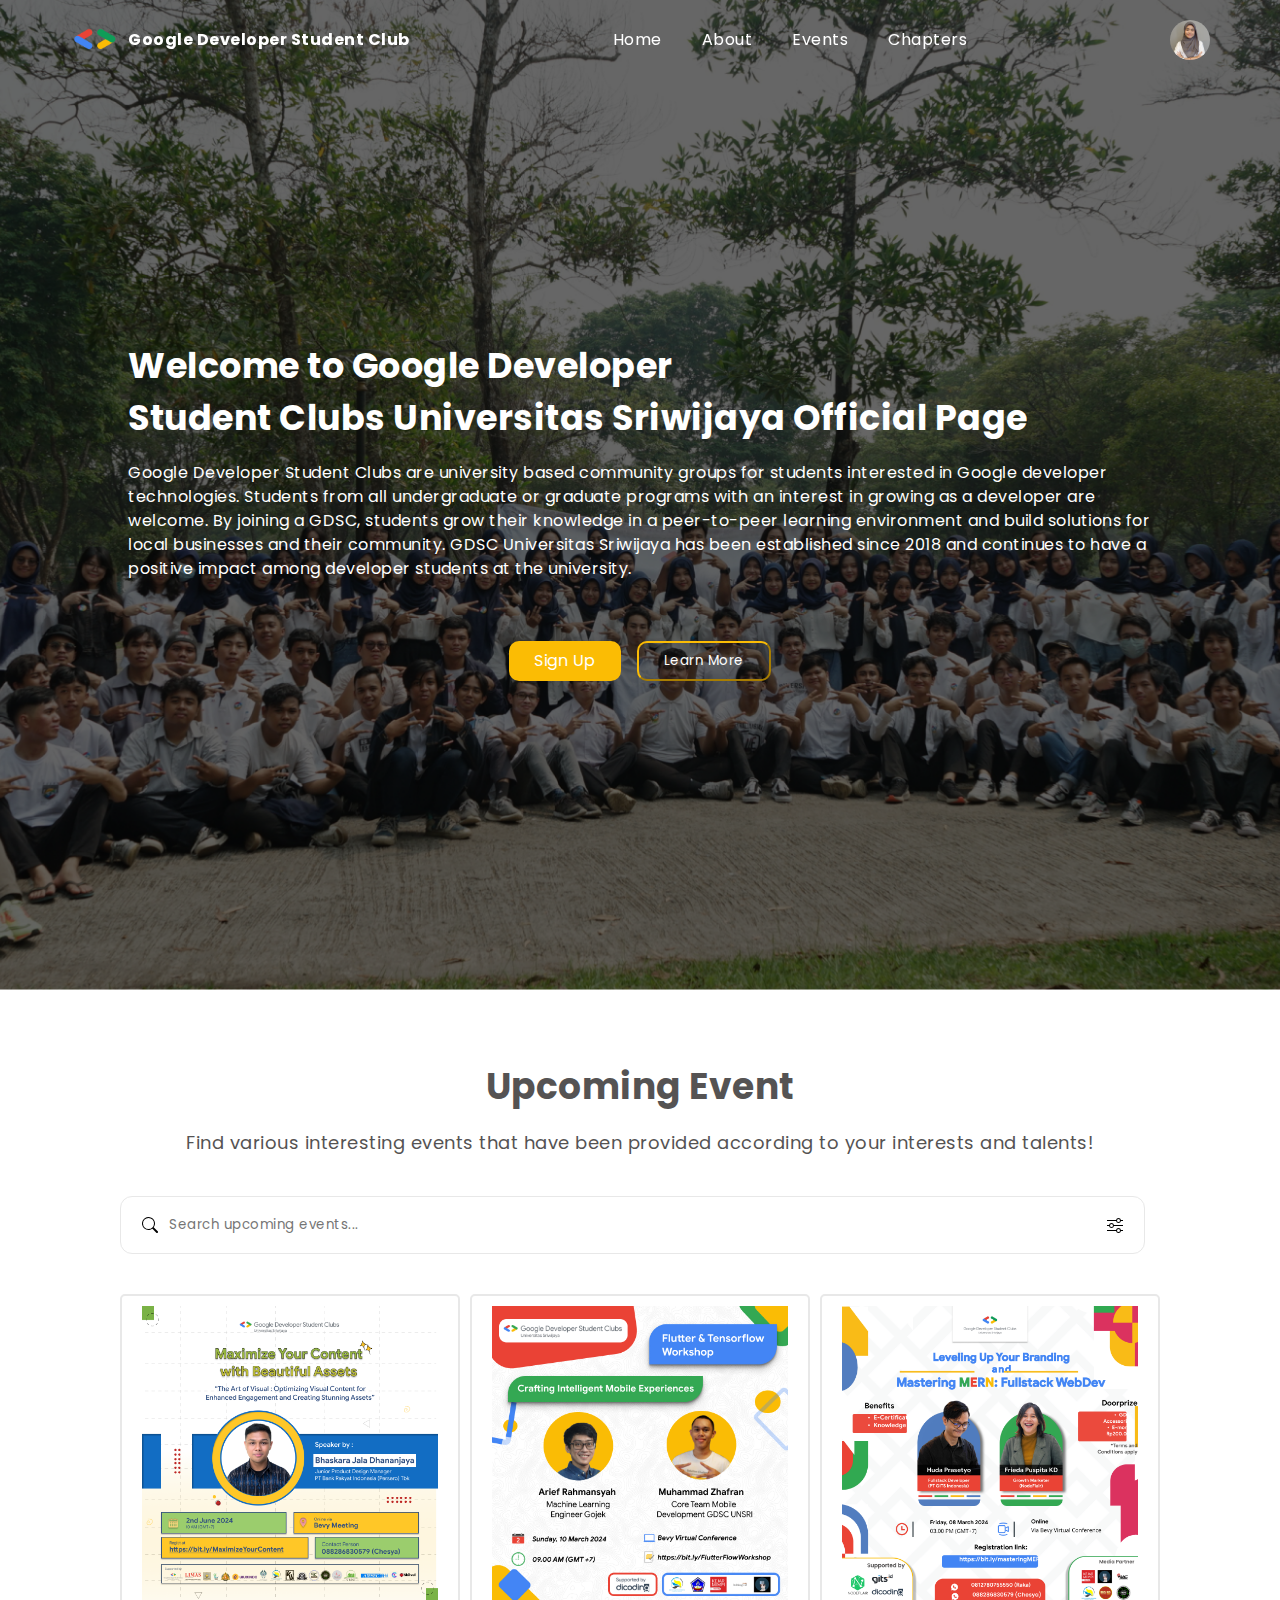
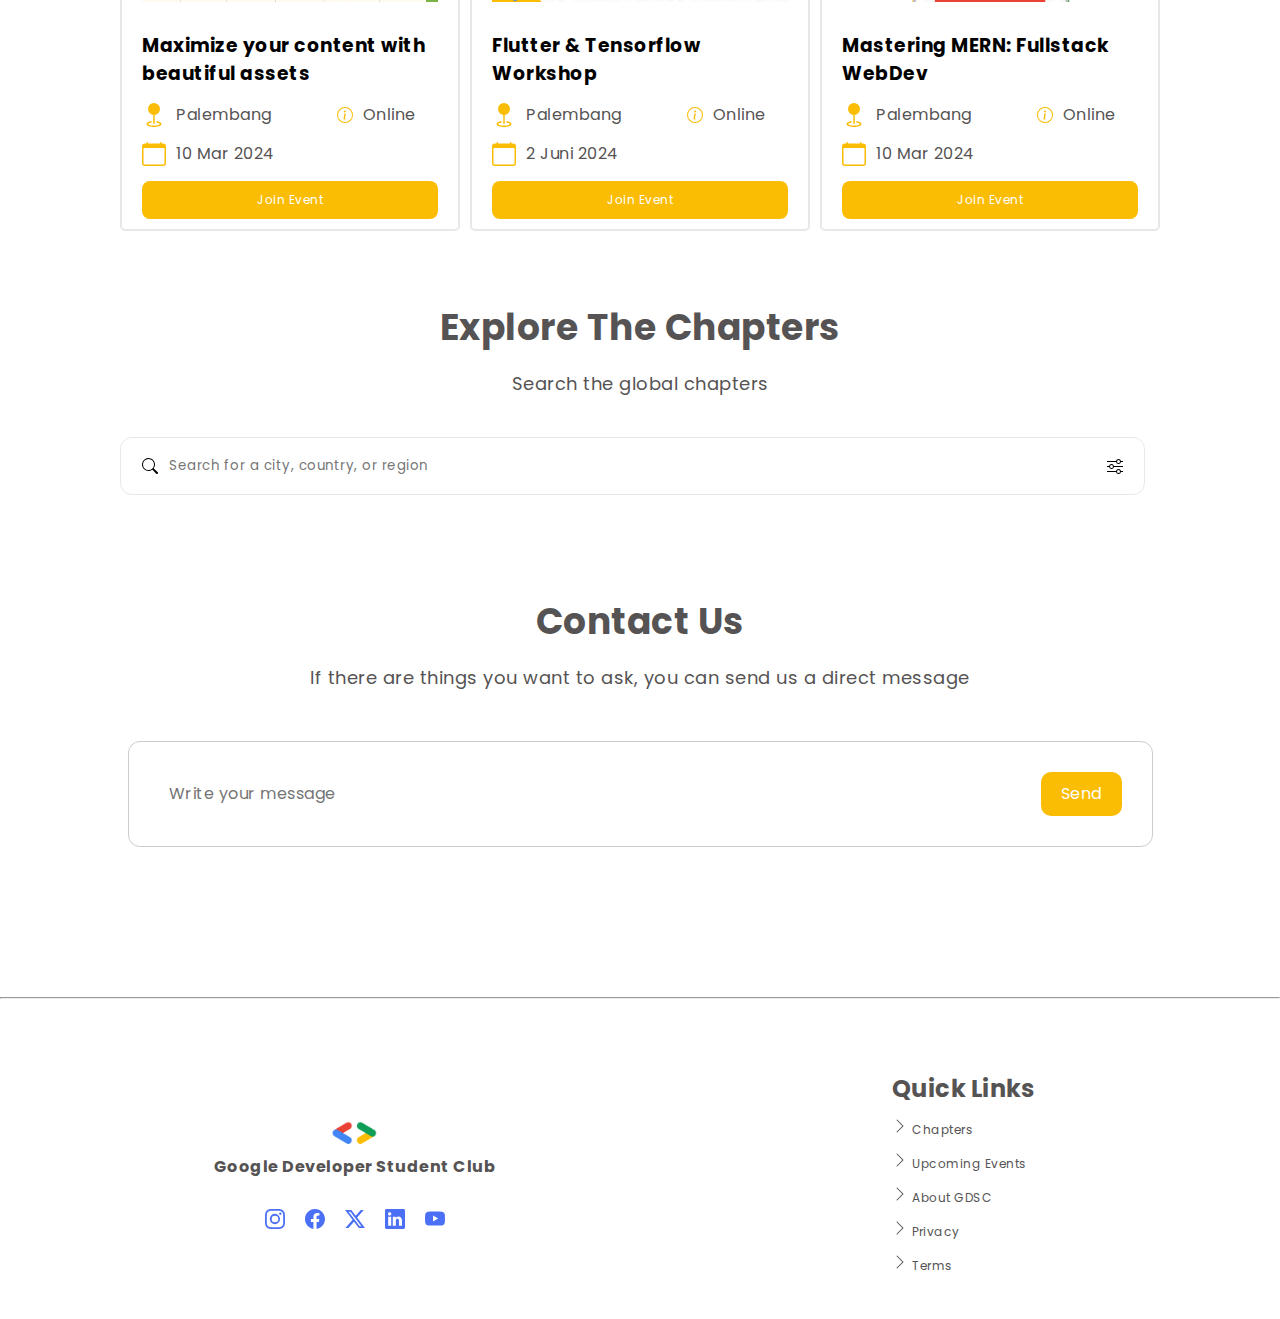
==== after-login.html @ 720a60bf "landing-page" ====
<!DOCTYPE html>
<html lang="en">
<head>
    <meta charset="UTF-8">
    <meta name="viewport" content="width=device-width, initial-scale=1.0">
    <title>Redesign Challenge GDSC</title>

    <link rel="stylesheet" href="style.css">
</head>
<body>
    <header>
        <nav class="navbar" id="navbar">
            <div class="logo-wrap">
                <img src="./assets/logo-gdsc.png" alt="Logo GDSC"/>
                <h4>Google Developer Student Club</h4>
            </div>
            <ul id="menu">
                <li><a href="#home">Home</a></li>
                <li><a href="#about">About</a></li>
                <li><a href="#events">Events</a></li>
                <li><a href="#chapters">Chapters</a></li>
            </ul>
            <div class="profile">
                <img src="./assets/profile-img.jpg" alt="Profile Picture" class="profile-img">
            </div>
        </nav>
    </header>

    <section id="home">
        <div class="home-wrapper">
            <div class="home-text-wrapper">
                <h1>Welcome to Google Developer</h1>
                <h1>Student Clubs Universitas Sriwijaya Official Page</h1>
                <p>
                    Google Developer Student Clubs are university based community groups for students interested in Google developer technologies. Students from all undergraduate or graduate programs with an interest in growing as a developer are welcome. By joining a GDSC, students grow their knowledge in a peer-to-peer learning environment and build solutions for local businesses and their community.
                    GDSC Universitas Sriwijaya has been established since 2018 and continues to have a positive impact among developer students at the university.
                </p>
            </div>
            <div class="home-btn-wrapper">
                <button class="btn-primary">Sign Up</button>
                <button class="btn-secondary">Learn More</button>
            </div>
        </div>
    </section>

    <section class="events">
        <div class="events-wrapper">
            <h1>Upcoming Event</h1>
            <p>Find various interesting events that have been provided according to your interests and talents!</p>
            <div class="search-events-wrapper">
                <div class="search-events">
                    <svg xmlns="http://www.w3.org/2000/svg" width="16" height="16" fill="currentColor" class="bi-search" viewBox="0 0 16 16">
                        <path d="M11.742 10.344a6.5 6.5 0 1 0-1.397 1.398h-.001q.044.06.098.115l3.85 3.85a1 1 0 0 0 1.415-1.414l-3.85-3.85a1 1 0 0 0-.115-.1zM12 6.5a5.5 5.5 0 1 1-11 0 5.5 5.5 0 0 1 11 0"/>
                      </svg>
                   <input type="text" placeholder="Search upcoming events...">
                   <svg xmlns="http://www.w3.org/2000/svg" width="16" height="16" fill="currentColor" class="bi-sliders" viewBox="0 0 16 16">
                    <path fill-rule="evenodd" d="M11.5 2a1.5 1.5 0 1 0 0 3 1.5 1.5 0 0 0 0-3M9.05 3a2.5 2.5 0 0 1 4.9 0H16v1h-2.05a2.5 2.5 0 0 1-4.9 0H0V3zM4.5 7a1.5 1.5 0 1 0 0 3 1.5 1.5 0 0 0 0-3M2.05 8a2.5 2.5 0 0 1 4.9 0H16v1H6.95a2.5 2.5 0 0 1-4.9 0H0V8zm9.45 4a1.5 1.5 0 1 0 0 3 1.5 1.5 0 0 0 0-3m-2.45 1a2.5 2.5 0 0 1 4.9 0H16v1h-2.05a2.5 2.5 0 0 1-4.9 0H0v-1z"/>
                  </svg>
                </div>
            </div>

            <div class="events-card-grid">
                <div class="events-card">
                    <figure>
                        <img src="./assets/pamflet-event-maximize.png" alt="pamflet event"/>
                    </figure>
                    <h3>Maximize your content with beautiful assets</h3>
                    <div class="events-card-footer">
                        <div class="events-card-p-time-wrapper">
                            <div class="events-card-p">
                                <div class="events-card-place">
                                    <svg xmlns="http://www.w3.org/2000/svg" width="24px" height="24" fill="currentColor" class="bi bi-geo-fill" viewBox="0 0 16 16">
                                    <path fill-rule="evenodd" d="M4 4a4 4 0 1 1 4.5 3.969V13.5a.5.5 0 0 1-1 0V7.97A4 4 0 0 1 4 3.999zm2.493 8.574a.5.5 0 0 1-.411.575c-.712.118-1.28.295-1.655.493a1.3 1.3 0 0 0-.37.265.3.3 0 0 0-.057.09V14l.002.008.016.033a.6.6 0 0 0 .145.15c.165.13.435.27.813.395.751.25 1.82.414 3.024.414s2.273-.163 3.024-.414c.378-.126.648-.265.813-.395a.6.6 0 0 0 .146-.15l.015-.033L12 14v-.004a.3.3 0 0 0-.057-.09 1.3 1.3 0 0 0-.37-.264c-.376-.198-.943-.375-1.655-.493a.5.5 0 1 1 .164-.986c.77.127 1.452.328 1.957.594C12.5 13 13 13.4 13 14c0 .426-.26.752-.544.977-.29.228-.68.413-1.116.558-.878.293-2.059.465-3.34.465s-2.462-.172-3.34-.465c-.436-.145-.826-.33-1.116-.558C3.26 14.752 3 14.426 3 14c0-.599.5-1 .961-1.243.505-.266 1.187-.467 1.957-.594a.5.5 0 0 1 .575.411"/>
                                    </svg>
                                    <p>Palembang</p>
                                </div>
                                <div class="events-card-info">
                                    <svg xmlns="http://www.w3.org/2000/svg" width="16" height="16" fill="currentColor" class="bi bi-info-circle" viewBox="0 0 16 16">
                                        <path d="M8 15A7 7 0 1 1 8 1a7 7 0 0 1 0 14m0 1A8 8 0 1 0 8 0a8 8 0 0 0 0 16"/>
                                        <path d="m8.93 6.588-2.29.287-.082.38.45.083c.294.07.352.176.288.469l-.738 3.468c-.194.897.105 1.319.808 1.319.545 0 1.178-.252 1.465-.598l.088-.416c-.2.176-.492.246-.686.246-.275 0-.375-.193-.304-.533zM9 4.5a1 1 0 1 1-2 0 1 1 0 0 1 2 0"/>
                                    </svg>
                                    <p>Online</p>
                                </div>
                            </div>
                            <div class="events-card-time">
                                <svg xmlns="http://www.w3.org/2000/svg" width="24px" height="24" fill="currentColor" class="bi bi-calendar" viewBox="0 0 16 16">
                                    <path d="M3.5 0a.5.5 0 0 1 .5.5V1h8V.5a.5.5 0 0 1 1 0V1h1a2 2 0 0 1 2 2v11a2 2 0 0 1-2 2H2a2 2 0 0 1-2-2V3a2 2 0 0 1 2-2h1V.5a.5.5 0 0 1 .5-.5M1 4v10a1 1 0 0 0 1 1h12a1 1 0 0 0 1-1V4z"/>
                                </svg>
                                <p>10 Mar 2024</p>
                            </div>
                        </div>
                    </div>
                    <button class="btn-primary">Join Event</button>
                </div>
                <div class="events-card">
                    <figure>
                        <img src="./assets/pamflet-event-fluttertensor.jpg" alt="pamflet event"/>
                    </figure>
                    <h3>Flutter & Tensorflow Workshop</h3>
                    <div class="events-card-footer">
                        <div class="events-card-p-time-wrapper">
                            <div class="events-card-p">
                                <div class="events-card-place">
                                    <svg xmlns="http://www.w3.org/2000/svg" width="24px" height="24" fill="currentColor" class="bi bi-geo-fill" viewBox="0 0 16 16">
                                    <path fill-rule="evenodd" d="M4 4a4 4 0 1 1 4.5 3.969V13.5a.5.5 0 0 1-1 0V7.97A4 4 0 0 1 4 3.999zm2.493 8.574a.5.5 0 0 1-.411.575c-.712.118-1.28.295-1.655.493a1.3 1.3 0 0 0-.37.265.3.3 0 0 0-.057.09V14l.002.008.016.033a.6.6 0 0 0 .145.15c.165.13.435.27.813.395.751.25 1.82.414 3.024.414s2.273-.163 3.024-.414c.378-.126.648-.265.813-.395a.6.6 0 0 0 .146-.15l.015-.033L12 14v-.004a.3.3 0 0 0-.057-.09 1.3 1.3 0 0 0-.37-.264c-.376-.198-.943-.375-1.655-.493a.5.5 0 1 1 .164-.986c.77.127 1.452.328 1.957.594C12.5 13 13 13.4 13 14c0 .426-.26.752-.544.977-.29.228-.68.413-1.116.558-.878.293-2.059.465-3.34.465s-2.462-.172-3.34-.465c-.436-.145-.826-.33-1.116-.558C3.26 14.752 3 14.426 3 14c0-.599.5-1 .961-1.243.505-.266 1.187-.467 1.957-.594a.5.5 0 0 1 .575.411"/>
                                    </svg>
                                    <p>Palembang</p>
                                </div>
                                <div class="events-card-info">
                                    <svg xmlns="http://www.w3.org/2000/svg" width="16" height="16" fill="currentColor" class="bi bi-info-circle" viewBox="0 0 16 16">
                                        <path d="M8 15A7 7 0 1 1 8 1a7 7 0 0 1 0 14m0 1A8 8 0 1 0 8 0a8 8 0 0 0 0 16"/>
                                        <path d="m8.93 6.588-2.29.287-.082.38.45.083c.294.07.352.176.288.469l-.738 3.468c-.194.897.105 1.319.808 1.319.545 0 1.178-.252 1.465-.598l.088-.416c-.2.176-.492.246-.686.246-.275 0-.375-.193-.304-.533zM9 4.5a1 1 0 1 1-2 0 1 1 0 0 1 2 0"/>
                                    </svg>
                                    <p>Online</p>
                                </div>
                            </div>
                            <div class="events-card-time">
                                <svg xmlns="http://www.w3.org/2000/svg" width="24px" height="24" fill="currentColor" class="bi bi-calendar" viewBox="0 0 16 16">
                                    <path d="M3.5 0a.5.5 0 0 1 .5.5V1h8V.5a.5.5 0 0 1 1 0V1h1a2 2 0 0 1 2 2v11a2 2 0 0 1-2 2H2a2 2 0 0 1-2-2V3a2 2 0 0 1 2-2h1V.5a.5.5 0 0 1 .5-.5M1 4v10a1 1 0 0 0 1 1h12a1 1 0 0 0 1-1V4z"/>
                                </svg>
                                <p>2 Juni 2024</p>
                            </div>
                        </div>
                    </div>
                    <button class="btn-primary">Join Event</button>
                </div>
                <div class="events-card">
                    <figure>
                        <img src="./assets/pamflet-event-masteringmern.png" alt="pamflet event"/>
                    </figure>
                    <h3>Mastering MERN: Fullstack WebDev</h3>
                    <div class="events-card-footer">
                        <div class="events-card-p-time-wrapper">
                            <div class="events-card-p">
                                <div class="events-card-place">
                                    <svg xmlns="http://www.w3.org/2000/svg" width="24px" height="24" fill="currentColor" class="bi bi-geo-fill" viewBox="0 0 16 16">
                                    <path fill-rule="evenodd" d="M4 4a4 4 0 1 1 4.5 3.969V13.5a.5.5 0 0 1-1 0V7.97A4 4 0 0 1 4 3.999zm2.493 8.574a.5.5 0 0 1-.411.575c-.712.118-1.28.295-1.655.493a1.3 1.3 0 0 0-.37.265.3.3 0 0 0-.057.09V14l.002.008.016.033a.6.6 0 0 0 .145.15c.165.13.435.27.813.395.751.25 1.82.414 3.024.414s2.273-.163 3.024-.414c.378-.126.648-.265.813-.395a.6.6 0 0 0 .146-.15l.015-.033L12 14v-.004a.3.3 0 0 0-.057-.09 1.3 1.3 0 0 0-.37-.264c-.376-.198-.943-.375-1.655-.493a.5.5 0 1 1 .164-.986c.77.127 1.452.328 1.957.594C12.5 13 13 13.4 13 14c0 .426-.26.752-.544.977-.29.228-.68.413-1.116.558-.878.293-2.059.465-3.34.465s-2.462-.172-3.34-.465c-.436-.145-.826-.33-1.116-.558C3.26 14.752 3 14.426 3 14c0-.599.5-1 .961-1.243.505-.266 1.187-.467 1.957-.594a.5.5 0 0 1 .575.411"/>
                                    </svg>
                                    <p>Palembang</p>
                                </div>
                                <div class="events-card-info">
                                    <svg xmlns="http://www.w3.org/2000/svg" width="16" height="16" fill="currentColor" class="bi bi-info-circle" viewBox="0 0 16 16">
                                        <path d="M8 15A7 7 0 1 1 8 1a7 7 0 0 1 0 14m0 1A8 8 0 1 0 8 0a8 8 0 0 0 0 16"/>
                                        <path d="m8.93 6.588-2.29.287-.082.38.45.083c.294.07.352.176.288.469l-.738 3.468c-.194.897.105 1.319.808 1.319.545 0 1.178-.252 1.465-.598l.088-.416c-.2.176-.492.246-.686.246-.275 0-.375-.193-.304-.533zM9 4.5a1 1 0 1 1-2 0 1 1 0 0 1 2 0"/>
                                    </svg>
                                    <p>Online</p>
                                </div>
                            </div>
                            <div class="events-card-time">
                                <svg xmlns="http://www.w3.org/2000/svg" width="24px" height="24" fill="currentColor" class="bi bi-calendar" viewBox="0 0 16 16">
                                    <path d="M3.5 0a.5.5 0 0 1 .5.5V1h8V.5a.5.5 0 0 1 1 0V1h1a2 2 0 0 1 2 2v11a2 2 0 0 1-2 2H2a2 2 0 0 1-2-2V3a2 2 0 0 1 2-2h1V.5a.5.5 0 0 1 .5-.5M1 4v10a1 1 0 0 0 1 1h12a1 1 0 0 0 1-1V4z"/>
                                </svg>
                                <p>10 Mar 2024</p>
                            </div>
                        </div>
                    </div>
                    <button class="btn-primary">Join Event</button>
                </div>
            </div>
        </div>
    </section>

    <section class="chapters">
        <div class="chapters-wrapper">
            <h1>Explore The Chapters</h1>
            <p>Search the global chapters</p>
            <div class="search-chapters-wrapper">
                <div class="search-chapters">
                    <svg xmlns="http://www.w3.org/2000/svg" width="16" height="16" fill="currentColor" class="bi-search" viewBox="0 0 16 16">
                        <path d="M11.742 10.344a6.5 6.5 0 1 0-1.397 1.398h-.001q.044.06.098.115l3.85 3.85a1 1 0 0 0 1.415-1.414l-3.85-3.85a1 1 0 0 0-.115-.1zM12 6.5a5.5 5.5 0 1 1-11 0 5.5 5.5 0 0 1 11 0"/>
                      </svg>
                   <input type="text" placeholder="Search for a city, country, or region">
                   <svg xmlns="http://www.w3.org/2000/svg" width="16" height="16" fill="currentColor" class="bi-sliders" viewBox="0 0 16 16">
                    <path fill-rule="evenodd" d="M11.5 2a1.5 1.5 0 1 0 0 3 1.5 1.5 0 0 0 0-3M9.05 3a2.5 2.5 0 0 1 4.9 0H16v1h-2.05a2.5 2.5 0 0 1-4.9 0H0V3zM4.5 7a1.5 1.5 0 1 0 0 3 1.5 1.5 0 0 0 0-3M2.05 8a2.5 2.5 0 0 1 4.9 0H16v1H6.95a2.5 2.5 0 0 1-4.9 0H0V8zm9.45 4a1.5 1.5 0 1 0 0 3 1.5 1.5 0 0 0 0-3m-2.45 1a2.5 2.5 0 0 1 4.9 0H16v1h-2.05a2.5 2.5 0 0 1-4.9 0H0v-1z"/>
                  </svg>
                </div>
            </div>
        </div>
    </section>

    <section class="contacts">
        <div class="contacts-wrapper">
            <h1>Contact Us</h1>
            <p>If there are things you want to ask, you can send us a direct message</p>
            <div class="text-contacts">
                <input type="text" placeholder="Write your message">
                <button>Send</button>
            </div>
        </div>
    </section>

    <hr>
    <footer>
        <div class="footer-socmed-wrapper">
            <div class="gdsc-logo-wrapper">
                <img src="./assets/logo-gdsc.png"  alt="logo gdsc"/>
                <h5>Google Developer Student Club</h5>
            </div>
            <div class="socmed">
                <a href="">
                    <svg xmlns="http://www.w3.org/2000/svg" width="16" height="16" fill="currentColor" class="bi bi-instagram" viewBox="0 0 16 16">
                        <path d="M8 0C5.829 0 5.556.01 4.703.048 3.85.088 3.269.222 2.76.42a3.9 3.9 0 0 0-1.417.923A3.9 3.9 0 0 0 .42 2.76C.222 3.268.087 3.85.048 4.7.01 5.555 0 5.827 0 8.001c0 2.172.01 2.444.048 3.297.04.852.174 1.433.372 1.942.205.526.478.972.923 1.417.444.445.89.719 1.416.923.51.198 1.09.333 1.942.372C5.555 15.99 5.827 16 8 16s2.444-.01 3.298-.048c.851-.04 1.434-.174 1.943-.372a3.9 3.9 0 0 0 1.416-.923c.445-.445.718-.891.923-1.417.197-.509.332-1.09.372-1.942C15.99 10.445 16 10.173 16 8s-.01-2.445-.048-3.299c-.04-.851-.175-1.433-.372-1.941a3.9 3.9 0 0 0-.923-1.417A3.9 3.9 0 0 0 13.24.42c-.51-.198-1.092-.333-1.943-.372C10.443.01 10.172 0 7.998 0zm-.717 1.442h.718c2.136 0 2.389.007 3.232.046.78.035 1.204.166 1.486.275.373.145.64.319.92.599s.453.546.598.92c.11.281.24.705.275 1.485.039.843.047 1.096.047 3.231s-.008 2.389-.047 3.232c-.035.78-.166 1.203-.275 1.485a2.5 2.5 0 0 1-.599.919c-.28.28-.546.453-.92.598-.28.11-.704.24-1.485.276-.843.038-1.096.047-3.232.047s-2.39-.009-3.233-.047c-.78-.036-1.203-.166-1.485-.276a2.5 2.5 0 0 1-.92-.598 2.5 2.5 0 0 1-.6-.92c-.109-.281-.24-.705-.275-1.485-.038-.843-.046-1.096-.046-3.233s.008-2.388.046-3.231c.036-.78.166-1.204.276-1.486.145-.373.319-.64.599-.92s.546-.453.92-.598c.282-.11.705-.24 1.485-.276.738-.034 1.024-.044 2.515-.045zm4.988 1.328a.96.96 0 1 0 0 1.92.96.96 0 0 0 0-1.92m-4.27 1.122a4.109 4.109 0 1 0 0 8.217 4.109 4.109 0 0 0 0-8.217m0 1.441a2.667 2.667 0 1 1 0 5.334 2.667 2.667 0 0 1 0-5.334"/>
                    </svg>
                </a>
                
                <a href="">
                    <svg xmlns="http://www.w3.org/2000/svg" width="16" height="16" fill="currentColor" class="bi bi-facebook" viewBox="0 0 16 16">
                        <path d="M16 8.049c0-4.446-3.582-8.05-8-8.05C3.58 0-.002 3.603-.002 8.05c0 4.017 2.926 7.347 6.75 7.951v-5.625h-2.03V8.05H6.75V6.275c0-2.017 1.195-3.131 3.022-3.131.876 0 1.791.157 1.791.157v1.98h-1.009c-.993 0-1.303.621-1.303 1.258v1.51h2.218l-.354 2.326H9.25V16c3.824-.604 6.75-3.934 6.75-7.951"/>
                    </svg>
                </a>
                <a href="">
                    <svg xmlns="http://www.w3.org/2000/svg" width="16" height="16" fill="currentColor" class="bi bi-twitter-x" viewBox="0 0 16 16">
                        <path d="M12.6.75h2.454l-5.36 6.142L16 15.25h-4.937l-3.867-5.07-4.425 5.07H.316l5.733-6.57L0 .75h5.063l3.495 4.633L12.601.75Zm-.86 13.028h1.36L4.323 2.145H2.865z"/>
                    </svg>
                </a>
                <a href="">
                    <svg xmlns="http://www.w3.org/2000/svg" width="16" height="16" fill="currentColor" class="bi bi-linkedin" viewBox="0 0 16 16">
                        <path d="M0 1.146C0 .513.526 0 1.175 0h13.65C15.474 0 16 .513 16 1.146v13.708c0 .633-.526 1.146-1.175 1.146H1.175C.526 16 0 15.487 0 14.854zm4.943 12.248V6.169H2.542v7.225zm-1.2-8.212c.837 0 1.358-.554 1.358-1.248-.015-.709-.52-1.248-1.342-1.248S2.4 3.226 2.4 3.934c0 .694.521 1.248 1.327 1.248zm4.908 8.212V9.359c0-.216.016-.432.08-.586.173-.431.568-.878 1.232-.878.869 0 1.216.662 1.216 1.634v3.865h2.401V9.25c0-2.22-1.184-3.252-2.764-3.252-1.274 0-1.845.7-2.165 1.193v.025h-.016l.016-.025V6.169h-2.4c.03.678 0 7.225 0 7.225z"/>
                    </svg>
                </a>
                <a href="">
                    <svg xmlns="http://www.w3.org/2000/svg" width="16" height="16" fill="currentColor" class="bi bi-youtube" viewBox="0 0 16 16">
                        <path d="M8.051 1.999h.089c.822.003 4.987.033 6.11.335a2.01 2.01 0 0 1 1.415 1.42c.101.38.172.883.22 1.402l.01.104.022.26.008.104c.065.914.073 1.77.074 1.957v.075c-.001.194-.01 1.108-.082 2.06l-.008.105-.009.104c-.05.572-.124 1.14-.235 1.558a2.01 2.01 0 0 1-1.415 1.42c-1.16.312-5.569.334-6.18.335h-.142c-.309 0-1.587-.006-2.927-.052l-.17-.006-.087-.004-.171-.007-.171-.007c-1.11-.049-2.167-.128-2.654-.26a2.01 2.01 0 0 1-1.415-1.419c-.111-.417-.185-.986-.235-1.558L.09 9.82l-.008-.104A31 31 0 0 1 0 7.68v-.123c.002-.215.01-.958.064-1.778l.007-.103.003-.052.008-.104.022-.26.01-.104c.048-.519.119-1.023.22-1.402a2.01 2.01 0 0 1 1.415-1.42c.487-.13 1.544-.21 2.654-.26l.17-.007.172-.006.086-.003.171-.007A100 100 0 0 1 7.858 2zM6.4 5.209v4.818l4.157-2.408z"/>
                    </svg>
                </a>
            </div>
        </div>

        <div class="footer-links">
            <h2>Quick Links</h2>
            <div class="links">
                <svg xmlns="http://www.w3.org/2000/svg" width="16" height="16" fill="currentColor" class="bi bi-chevron-right" viewBox="0 0 16 16">
                    <path fill-rule="evenodd" d="M4.646 1.646a.5.5 0 0 1 .708 0l6 6a.5.5 0 0 1 0 .708l-6 6a.5.5 0 0 1-.708-.708L10.293 8 4.646 2.354a.5.5 0 0 1 0-.708"/>
                </svg>
                <a href="">Chapters</a>
            </div>
            <div class="links">
                <svg xmlns="http://www.w3.org/2000/svg" width="16" height="16" fill="currentColor" class="bi bi-chevron-right" viewBox="0 0 16 16">
                    <path fill-rule="evenodd" d="M4.646 1.646a.5.5 0 0 1 .708 0l6 6a.5.5 0 0 1 0 .708l-6 6a.5.5 0 0 1-.708-.708L10.293 8 4.646 2.354a.5.5 0 0 1 0-.708"/>
                </svg>
                <a href="">Upcoming Events</a>
            </div>
            <div class="links">
                <svg xmlns="http://www.w3.org/2000/svg" width="16" height="16" fill="currentColor" class="bi bi-chevron-right" viewBox="0 0 16 16">
                    <path fill-rule="evenodd" d="M4.646 1.646a.5.5 0 0 1 .708 0l6 6a.5.5 0 0 1 0 .708l-6 6a.5.5 0 0 1-.708-.708L10.293 8 4.646 2.354a.5.5 0 0 1 0-.708"/>
                </svg>
                <a href="">About GDSC</a>
            </div>
            <div class="links">
                <svg xmlns="http://www.w3.org/2000/svg" width="16" height="16" fill="currentColor" class="bi bi-chevron-right" viewBox="0 0 16 16">
                    <path fill-rule="evenodd" d="M4.646 1.646a.5.5 0 0 1 .708 0l6 6a.5.5 0 0 1 0 .708l-6 6a.5.5 0 0 1-.708-.708L10.293 8 4.646 2.354a.5.5 0 0 1 0-.708"/>
                </svg>
                <a href="">Privacy</a>
            </div>
            <div class="links">
                <svg xmlns="http://www.w3.org/2000/svg" width="16" height="16" fill="currentColor" class="bi bi-chevron-right" viewBox="0 0 16 16">
                    <path fill-rule="evenodd" d="M4.646 1.646a.5.5 0 0 1 .708 0l6 6a.5.5 0 0 1 0 .708l-6 6a.5.5 0 0 1-.708-.708L10.293 8 4.646 2.354a.5.5 0 0 1 0-.708"/>
                </svg>
                <a href="">Terms</a>
            </div>
        </div>
    </footer>
    
    <script src="index.js"></script>
</body>
</html>
---- style.css ----
@import url('https://fonts.googleapis.com/css2?family=Poppins:ital,wght@0,100;0,200;0,300;0,400;0,500;0,600;0,700;0,800;0,900;1,100;1,200;1,300;1,400;1,500;1,600;1,700;1,800;1,900&display=swap');

*{
  font-family : 'Poppins', sans-serif;
  margin: 0;
  padding: 0;
  box-sizing: border-box;
  letter-spacing: 0.5px;
  line-height: 150%;
}

:root {
  --primary: #FBBC04;
  --primary-100: #daedfe;
  --secondary: #555353;
  --text-100: #f3f3f3;
  --text-200: #e8e8e8;

}
  
body {
  overflow-x: hidden;
}

/* button */
  
.btn-primary, .btn-secondary:hover {
  background-color: var(--primary);
  color: white;
  border: none;
  -webkit-border-radius: 12px;
  -moz-border-radius: 12px;
  -ms-border-radius: 12px;
  -o-border-radius: 12px;
  cursor: pointer;
  padding: 8px 25px;
  border-radius: 10px;
  font-size: 16px;
}

.btn-secondary {
  background-color: transparent;
  color: white;
  border-color: var(--primary);
  padding: 8px 25px;
  border-radius: 10px;
}

/* navbar */

.navbar {
  display: flex;
  justify-content: space-between;
  padding: 20px 70px;
  align-items: center;
  width: 100%;
  position: fixed;
  top: 0;
  z-index: 1000;
  color: white;
  transition: background-color 0.3s ease;
}

.glass-nav {
  background: rgba(255, 255, 255, 0.15);
  backdrop-filter: blur(5px);
  -webkit-backdrop-filter: blur(5px);
  border-bottom: 1px solid rgba(255, 255, 255, 0.18);
  color: black;
}
  
.logo-wrap {
    display: flex;
    align-items: center;
    gap: 8px;
}

.logo-wrap img{
  width: 50px; 
  height: auto;
}
  
.nav-active {
    color: var(--text-100);
    font-weight: bold;
    text-decoration: underline var(--primary);
}
  
nav ul {
    list-style: none;
    display: flex;
    gap: 40px;
    color: var(--paragraph-text);
}
  
nav ul li a {
    color: var(--paragraph-text);
    text-decoration: none;
}

.profile {
  display: flex;
  align-items: center;
  gap: 10px;
}

.profile-img {
  width: 40px;
  height: 40px;
  border-radius: 50%;
  object-fit: cover;
}

/* homie */

#home {
  min-height: 110vh;
  background-image: url("./assets/home-img.png");
  background-position: center;
  background-size: cover;
  background-repeat: no-repeat;
}
  
.home-wrapper {
  display: flex;
  flex-direction: column;
  justify-content: center;
  align-items: center;
  min-height: 100vh;
}
  
.home-text-wrapper {
  display: flex;
  flex-direction: column;
  padding-top: 120px;
  width: 80%;
  color: white;
}
  
.home-text-wrapper h1 {
  font-size: 35px;
  align-items: left;
  justify-content: left;
}
  
.home-text-wrapper p {
  font-size: 16px;
  margin-top: 1rem;
  margin-bottom: 20px;
  color: var(--text-300);
}
  
.home-btn-wrapper {
  display: flex;
  gap: 1rem;
  margin-top: 2.5rem;
}

/* events */

.events {
  padding: 0 120px;
}

.events-wrapper {
  margin-top: 70px;
  display: flex;
  flex-direction: column;
  justify-content: center;
}

.events-wrapper h1 {
  text-align: center;
  font-size: 36px;
  color: var(--secondary);
}

.events-wrapper p {
  text-align: center;
  font-size: 18px;
  margin-top: 15px;
  color: var(--secondary);
}

.search-events-wrapper {
  margin-top: 40px;
  display: flex;
  justify-content: space-between;
  align-items: center;
}

.search-events-wrapper .search-events {
  display: flex;
  align-items: center;
  position: relative;
}

.search-events-wrapper .search-events input {
  padding: 18px 20px;
  padding-left: 48px;
  border-radius: 12px;
  -webkit-border-radius: 12px;
  -moz-border-radius: 12px;
  -ms-border-radius: 12px;
  -o-border-radius: 12px;
  outline: none;
  width: 1025px;
  color: var(--text-400);
  border: 1px solid var(--text-200);
}

.search-events-wrapper .search-events input:focus {
  border: 1px solid var(--primary);
}

.search-events-wrapper .search-events .bi-search{
  width: 20px;
  position: absolute;
  left: 20px;
}

.search-events-wrapper .search-events .bi-sliders{
  width: 20px;
  position: absolute;
  right: 20px;
}

/* events card */

.events-card-grid {
  margin-top: 40px;
  display: grid;
  grid-template-columns: repeat(auto-fill, minmax(300px, 1fr));
  place-items: center;
  gap: 10px;
}

.events-card {
  display: flex;
  flex-direction: column;
  gap: 15px;
  padding: 10px 20px;
  border-radius: 5px;
  border: 2px solid var(--text-200);
}

.events-card figure {
  display: flex;
  justify-content: center;
  position: relative;
  object-position: center;
  object-fit: contain;
  margin-bottom: 15px;
}

.events-card figure img {
  width: 100%;
}

.events-card-footer {
  display: flex;
  justify-content: space-between;
  align-items: center;
}

.events-card-p-time-wrapper {
  display: flex;
  flex-direction: column;
  gap: 5px;
  color: var(--text-300);
}

.events-card-p {
  display: flex;
  justify-content: space-between; 
  align-items: center; 
  gap: 65px;
  margin-bottom: 10px;
}

.events-card-place,
.events-card-info {
  display: flex;
  align-items: center;
  gap: 10px; 
}

.events-card-place p,
.events-card-info p {
  margin: 0;
  font-size: 16px;
}

.events-card-time {
  display: flex;
  align-items: center;
  gap: 10px;
}

.events-card-time p{
  margin-top: 0px;
  font-size: 16px;
  space-between: 20px;
}

.events-card-p svg,
.events-card-time svg {
  color: var(--primary);
}

.events-card .btn-primary {
  margin-top: auto;
  padding: 10px 10px;
  font-size: 12px;
  background-color: var(--primary);
  color: white;
  border: none;
  border-radius: 8px;
  cursor: pointer;
}

.events-card .btn-primary:hover {
  background-color: #d99d04;
}

/* explore */

.chapters {
  padding: 0 120px;
}

.chapters-wrapper {
  margin-top: 70px;
  display: flex;
  flex-direction: column;
  justify-content: center;
}

.chapters-wrapper h1 {
  text-align: center;
  font-size: 36px;
  color: var(--secondary);
}

.chapters-wrapper p {
  text-align: center;
  font-size: 18px;
  margin-top: 15px;
  color: var(--secondary);
}

.search-chapters-wrapper {
  margin-top: 40px;
  display: flex;
  justify-content: space-between;
  align-items: center;
}

.search-chapters-wrapper .search-chapters {
  display: flex;
  align-items: center;
  position: relative;
}

.search-chapters-wrapper .search-chapters input {
  padding: 18px 20px;
  padding-left: 48px;
  border-radius: 12px;
  -webkit-border-radius: 12px;
  -moz-border-radius: 12px;
  -ms-border-radius: 12px;
  -o-border-radius: 12px;
  outline: none;
  width: 1025px;
  color: var(--text-400);
  border: 1px solid var(--text-200);
}

.search-chapters-wrapper .search-chapters input:focus {
  border: 1px solid var(--primary);
}

.search-chapters-wrapper .search-chapters .bi-search{
  width: 20px;
  position: absolute;
  left: 20px;
}

.search-chapters-wrapper .search-chapters .bi-sliders{
  width: 20px;
  position: absolute;
  right: 20px;
}

/* contacts */

.contacts {
  padding: 0 120px;
}

.contacts-wrapper {
  margin-top: 100px;
  display: flex;
  flex-direction: column;
  justify-content: center;
}

.contacts-wrapper h1 {
  text-align: center;
  font-size: 36px;
  color: var(--secondary);
}

.contacts-wrapper p {
  text-align: center;
  font-size: 18px;
  margin-top: 15px;
  color: var(--secondary);
}

.text-contacts {
  display: flex;
  justify-content: space-between;
  align-items: center;
  padding: 30px;
  border: 1px solid #ccc;
  border-radius: 12px;
  width: 1025px;
  margin: 50px auto;
}

.text-contacts input[type="text"] {
  border: none;
  padding: 10px;
  width: 100%;
  font-size: 16px;
}

.text-contacts button {
  background-color: var(--primary);
  color: white;
  border: none;
  padding: 10px 20px;
  font-size: 16px;
  cursor: pointer;
  border-radius: 10px;
}

hr {
  margin-top: 100px;
}

/* footer */

footer {
  margin: 0 auto;
  padding: 22px 86px;
  margin-top: 50px;

  display: flex;
  justify-content: space-between;
}

.footer-socmed-wrapper {
  display: flex;
  flex-direction: column;
}

.gdsc-logo-wrapper {
  display: flex;
  flex-direction: column;
  width: fit-content;
  margin-top: 50px;
}

.gdsc-logo-wrapper img {
  width: fit-content;
  align-self: center;
  width: 10%;
}

.gdsc-logo-wrapper h5{
  margin-top: 8px;
  color: var(--secondary);
  font-size: 16px;
  align-items: center;
  align-self: center;
}

.socmed {
  margin-top: 30px;
  display: flex;
  gap: 20px;
  align-self: center;
}

.socmed svg {
  width: 20px;
  height: 20px;
  cursor: pointer;
  color: #4B70F5;
}

footer .footer-socmed-wrapper p {
  margin-top: 30px;
  color: var(--text-400);
}

footer .footer-links {
  margin-right: 160px;
  display: flex;
  flex-direction: column;
  gap: 10px;
  color: var(--secondary);
  padding-bottom: 20px;
}

footer .footer-links .links svg{
  color: var(--secondary);
  margin-top: 0px;
}

footer .footer-links .links a {
  color: var(--secondary);
  text-decoration: none;
  font-size: 12px;
}
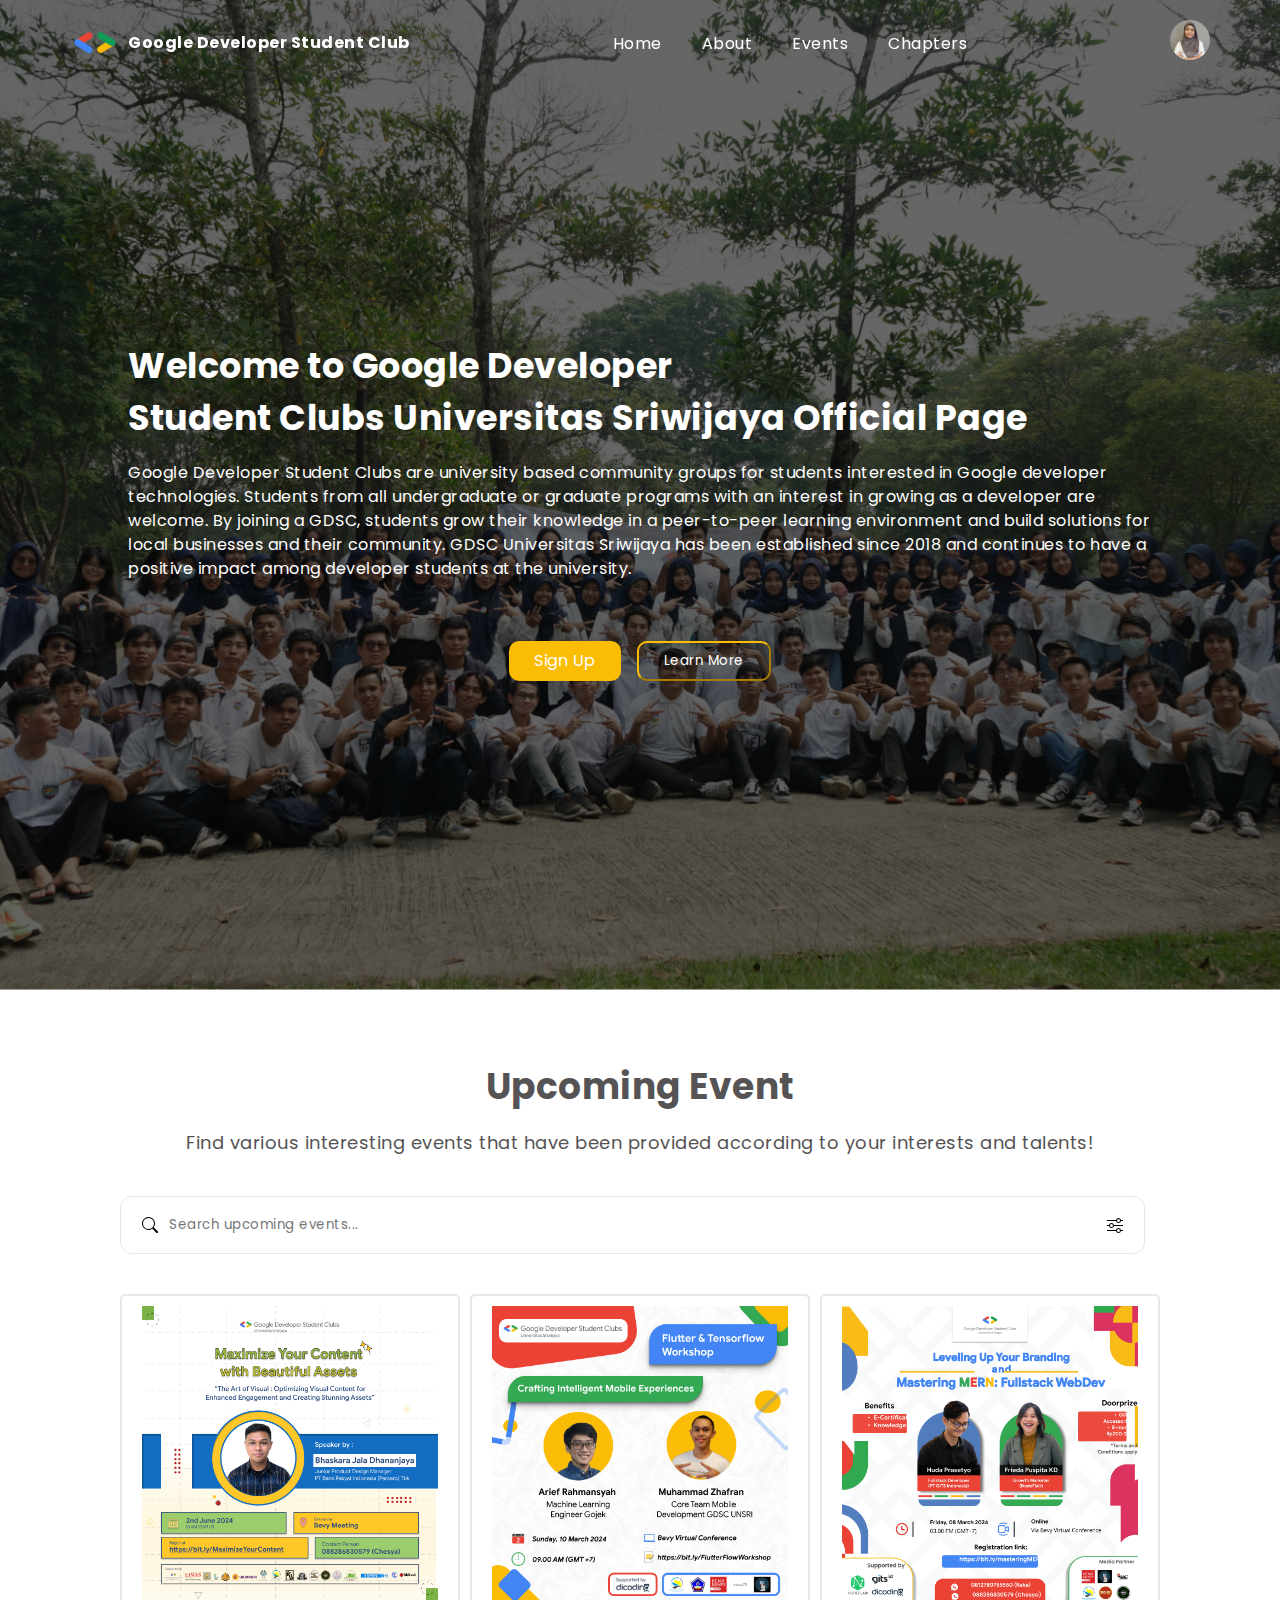
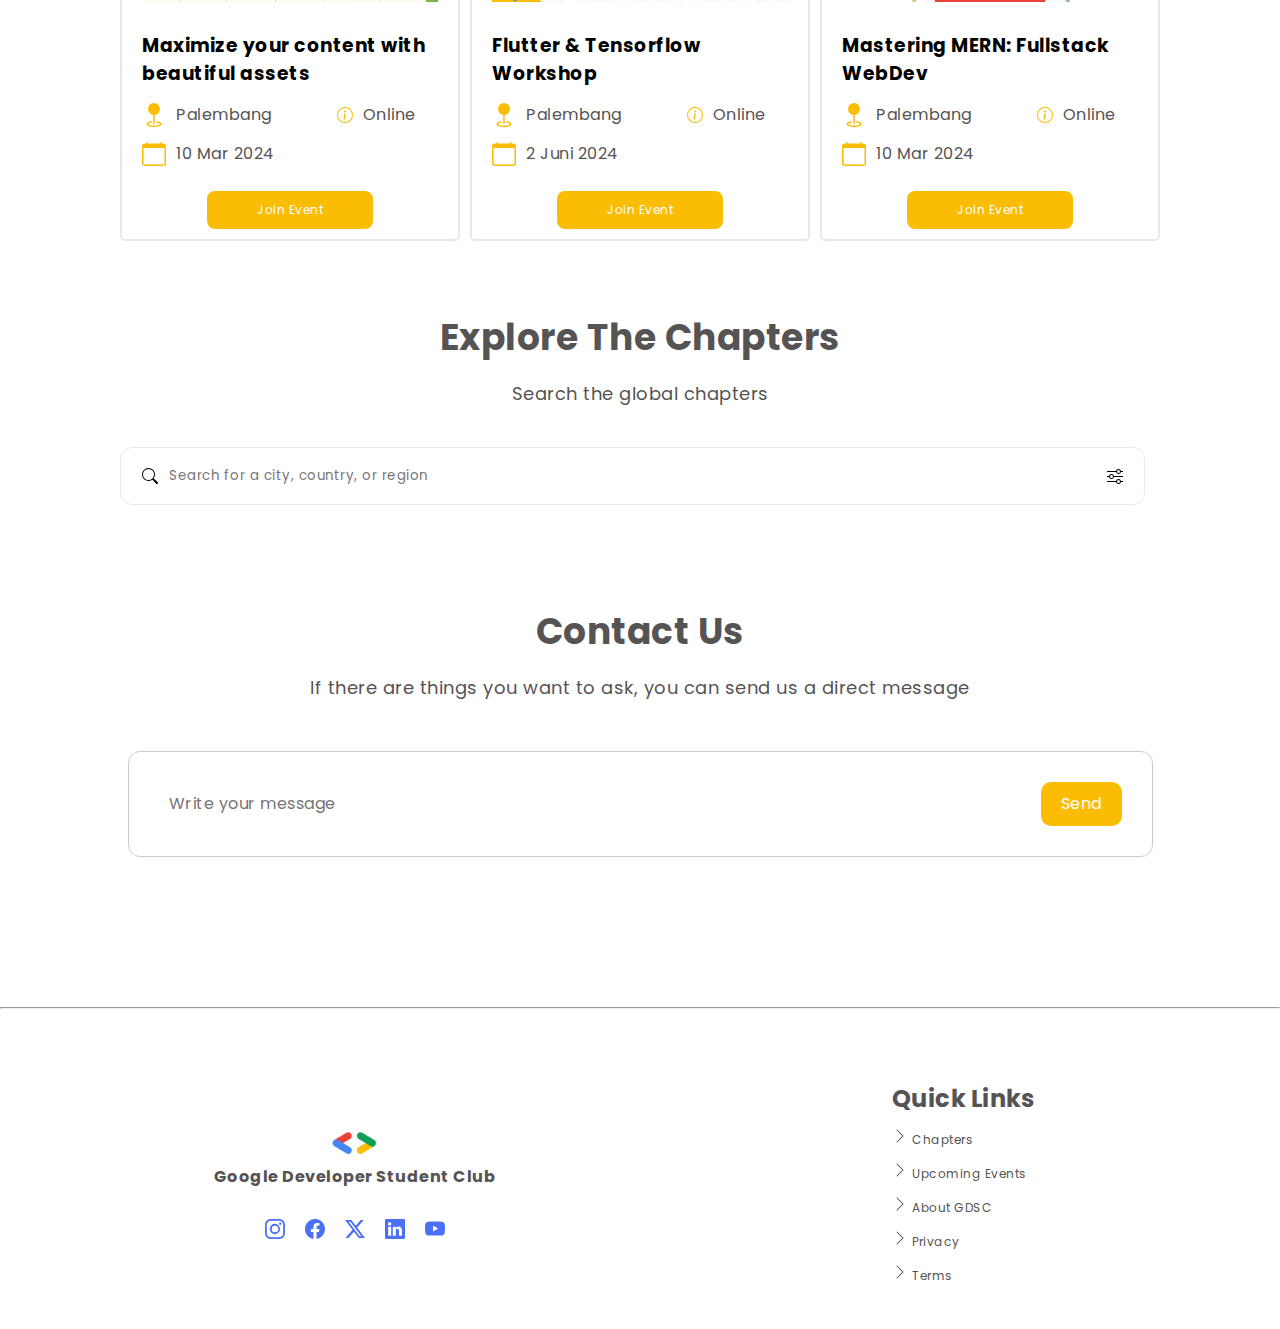
==== commit 460a96b9: "final-push" ====
--- a/after-login.html
+++ b/after-login.html
@@ -21,7 +21,8 @@
                 <li><a href="#chapters">Chapters</a></li>
             </ul>
             <div class="profile">
-                <img src="./assets/profile-img.jpg" alt="Profile Picture" class="profile-img">
+                <a href="profile.html"><img src="./assets/profile-img.jpg" alt="Profile Picture" class="profile-img"></a>
+                
             </div>
         </nav>
     </header>
@@ -90,7 +91,7 @@
                             </div>
                         </div>
                     </div>
-                    <button class="btn-primary">Join Event</button>
+                    <a href="maximize_content.html"><button class="btn-primary">Join Event</button></a>
                 </div>
                 <div class="events-card">
                     <figure>
@@ -122,7 +123,7 @@
                             </div>
                         </div>
                     </div>
-                    <button class="btn-primary">Join Event</button>
+                    <a href="flutter_tensorflow.html"><button class="btn-primary">Join Event</button></a>
                 </div>
                 <div class="events-card">
                     <figure>
@@ -154,7 +155,7 @@
                             </div>
                         </div>
                     </div>
-                    <button class="btn-primary">Join Event</button>
+                    <a href="maximize_content.html"><button class="btn-primary">Join Event</button></a>
                 </div>
             </div>
         </div>
--- a/style.css
+++ b/style.css
@@ -36,6 +36,8 @@
   padding: 8px 25px;
   border-radius: 10px;
   font-size: 16px;
+  justify-content: center;
+  align-items: center;
 }
 
 .btn-secondary {
@@ -70,9 +72,9 @@
 }
   
 .logo-wrap {
-    display: flex;
-    align-items: center;
-    gap: 8px;
+  display: flex;
+  align-items: center;
+  gap: 8px;
 }
 
 .logo-wrap img{
@@ -81,21 +83,21 @@
 }
   
 .nav-active {
-    color: var(--text-100);
-    font-weight: bold;
-    text-decoration: underline var(--primary);
+  color: var(--text-100);
+  font-weight: bold;
+  text-decoration: underline var(--primary);
 }
   
 nav ul {
-    list-style: none;
-    display: flex;
-    gap: 40px;
-    color: var(--paragraph-text);
+  list-style: none;
+  display: flex;
+  gap: 40px;
+  color: var(--paragraph-text);
 }
   
 nav ul li a {
-    color: var(--paragraph-text);
-    text-decoration: none;
+  color: var(--paragraph-text);
+  text-decoration: none;
 }
 
 .profile {
@@ -309,8 +311,9 @@
 }
 
 .events-card .btn-primary {
-  margin-top: auto;
-  padding: 10px 10px;
+  margin-top: 10px;
+  margin-left: 65px;
+  padding: 10px 50px;
   font-size: 12px;
   background-color: var(--primary);
   color: white;
@@ -320,7 +323,7 @@
 }
 
 .events-card .btn-primary:hover {
-  background-color: #d99d04;
+  background-color: #10439F;
 }
 
 /* explore */
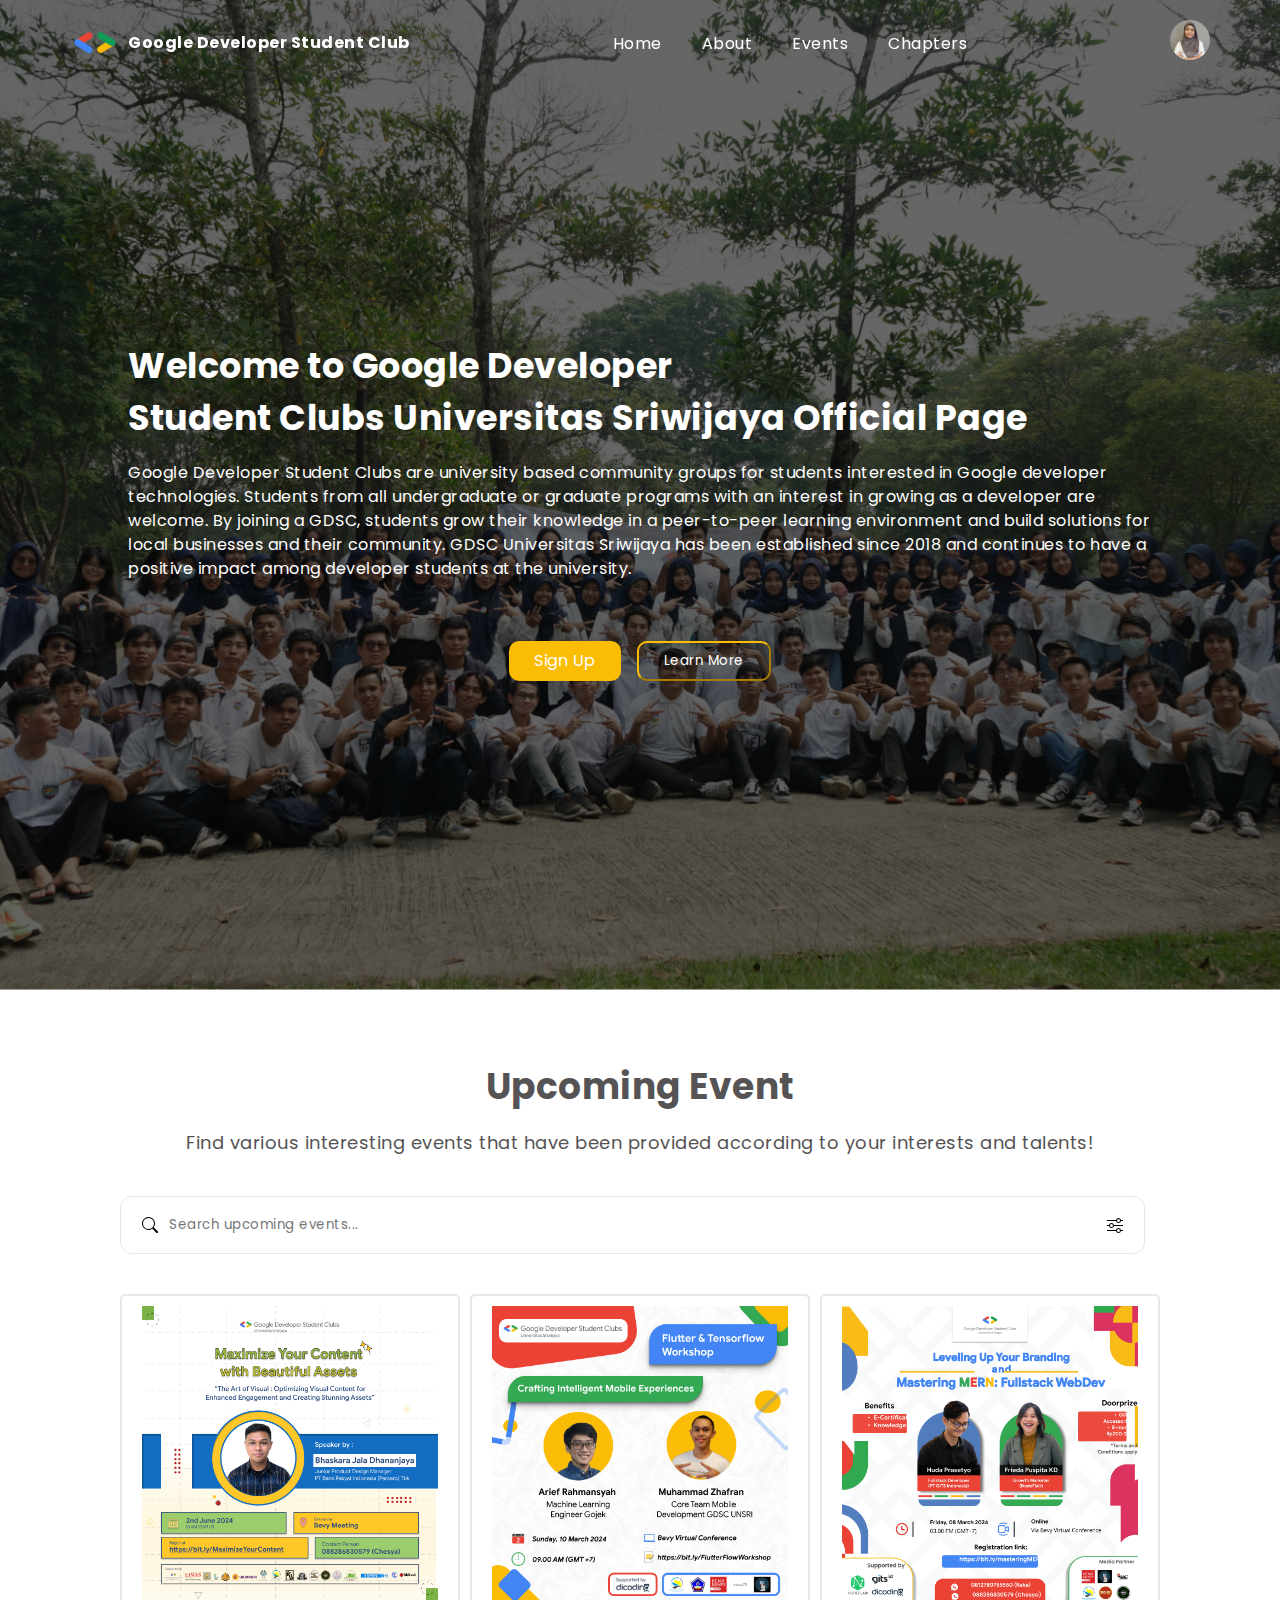
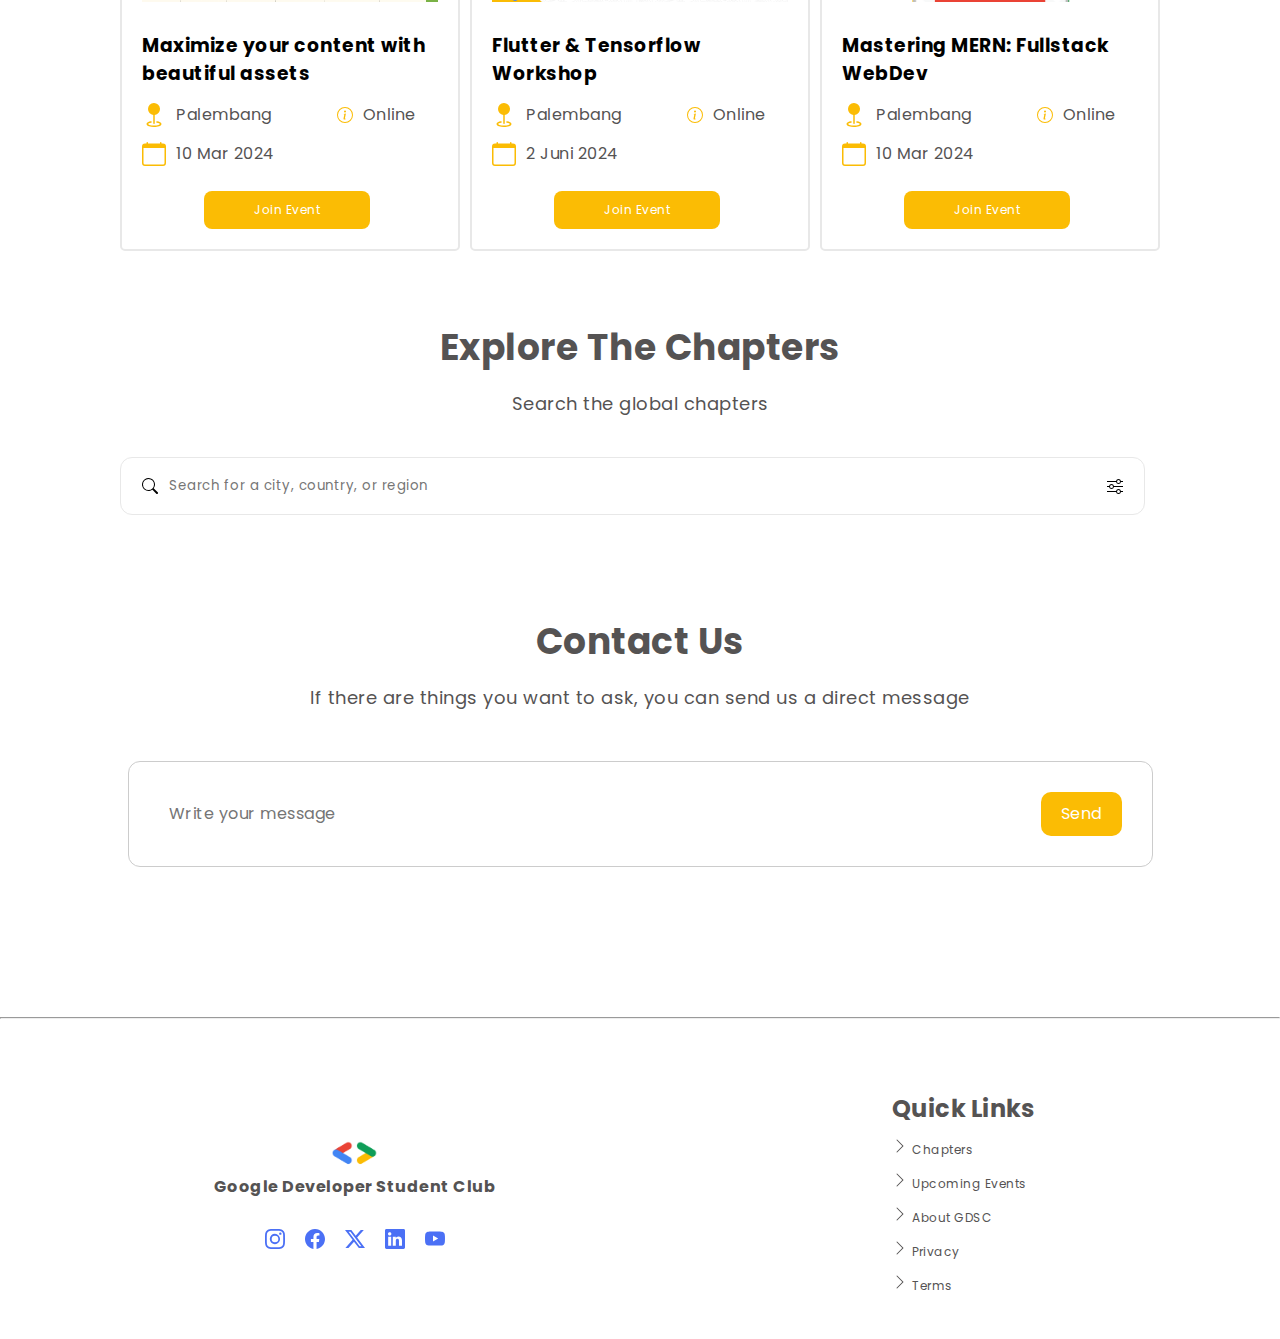
==== commit dd4762b9: "change d navigation" ====
--- a/after-login.html
+++ b/after-login.html
@@ -5,7 +5,7 @@
     <meta name="viewport" content="width=device-width, initial-scale=1.0">
     <title>Redesign Challenge GDSC</title>
 
-    <link rel="stylesheet" href="style.css">
+    <link rel="stylesheet" href="./style.css">
 </head>
 <body>
     <header>
@@ -27,7 +27,7 @@
         </nav>
     </header>
 
-    <section id="home">
+    <section class="home" id="home">
         <div class="home-wrapper">
             <div class="home-text-wrapper">
                 <h1>Welcome to Google Developer</h1>
@@ -38,13 +38,13 @@
                 </p>
             </div>
             <div class="home-btn-wrapper">
-                <button class="btn-primary">Sign Up</button>
+                <a href="./index.html"><button class="btn-primary">Sign Up</button></a>
                 <button class="btn-secondary">Learn More</button>
             </div>
         </div>
     </section>
 
-    <section class="events">
+    <section class="events" id="events">
         <div class="events-wrapper">
             <h1>Upcoming Event</h1>
             <p>Find various interesting events that have been provided according to your interests and talents!</p>
@@ -161,7 +161,7 @@
         </div>
     </section>
 
-    <section class="chapters">
+    <section class="chapters" id="chapters">
         <div class="chapters-wrapper">
             <h1>Explore The Chapters</h1>
             <p>Search the global chapters</p>
@@ -179,7 +179,7 @@
         </div>
     </section>
 
-    <section class="contacts">
+    <section class="contacts" id="about">
         <div class="contacts-wrapper">
             <h1>Contact Us</h1>
             <p>If there are things you want to ask, you can send us a direct message</p>
--- a/style.css
+++ b/style.css
@@ -311,8 +311,7 @@
 }
 
 .events-card .btn-primary {
-  margin-top: 10px;
-  margin-left: 65px;
+  margin: 10px 62px;
   padding: 10px 50px;
   font-size: 12px;
   background-color: var(--primary);
